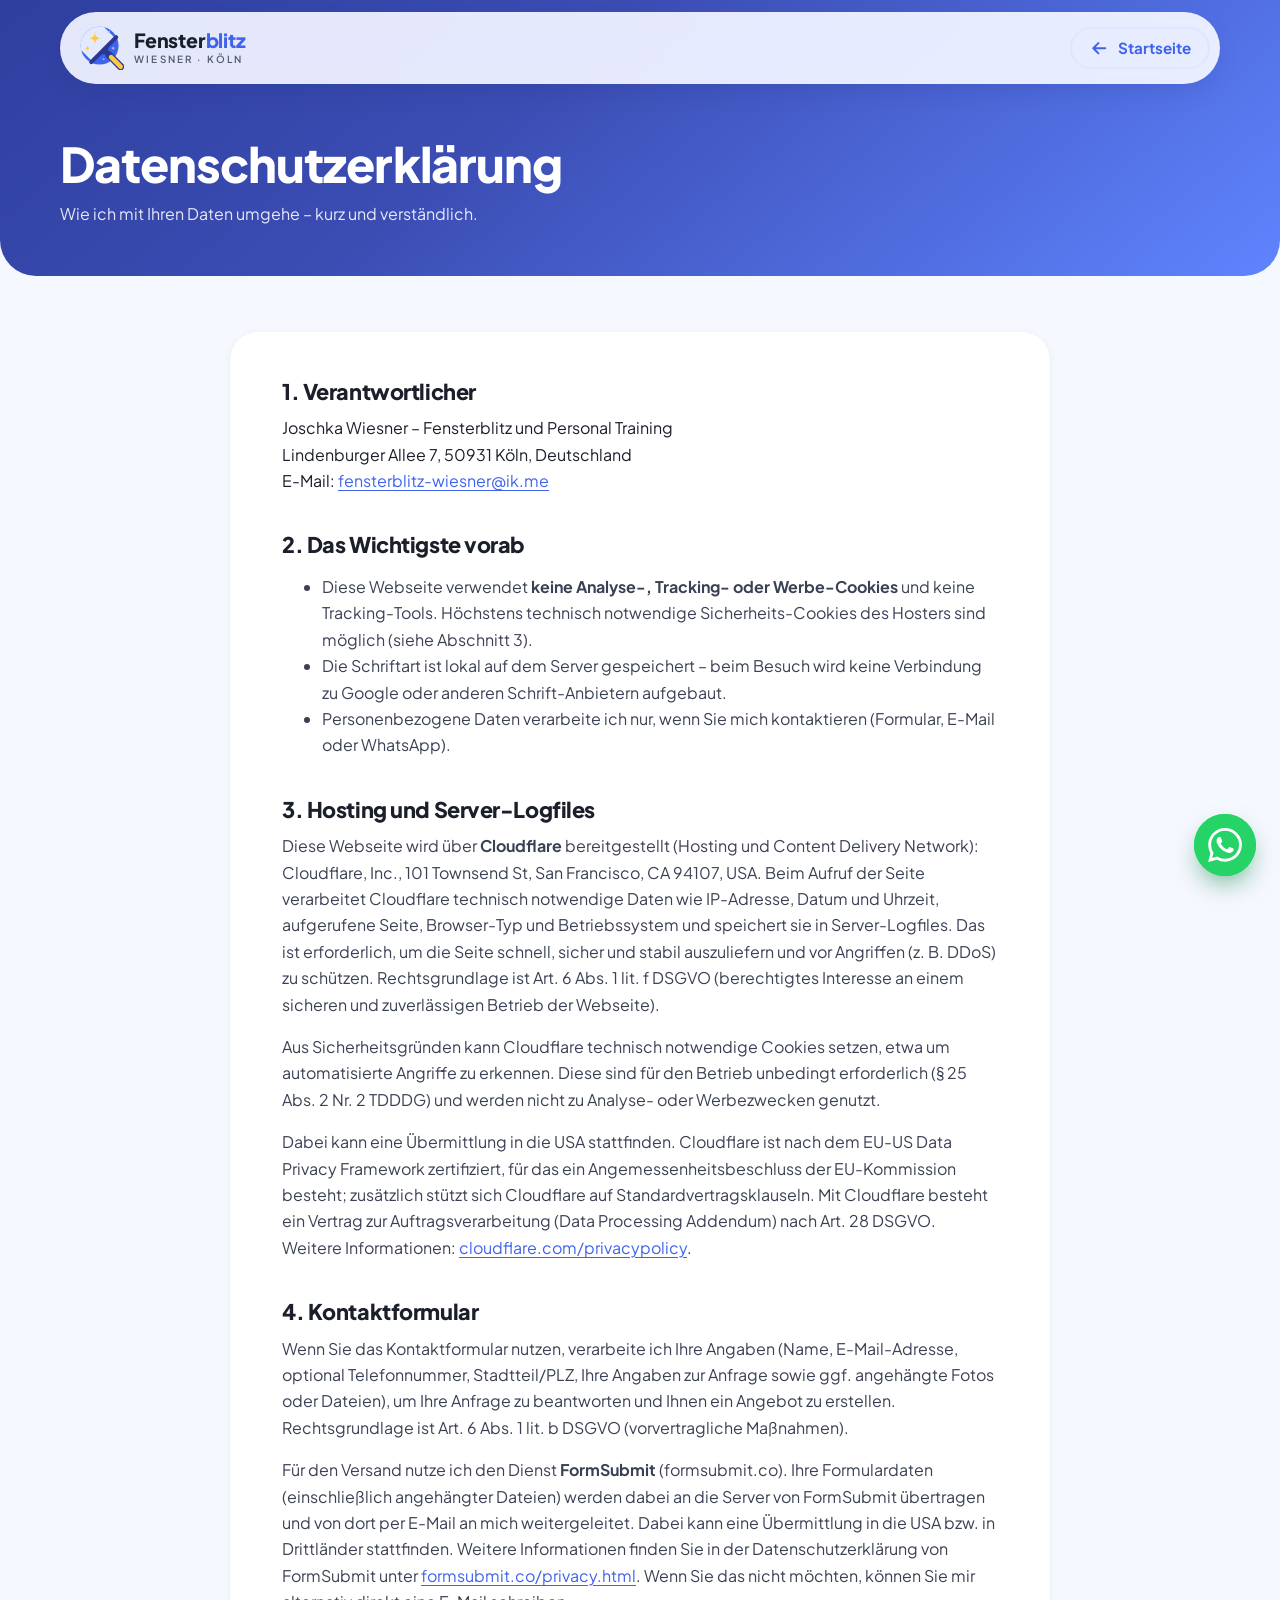
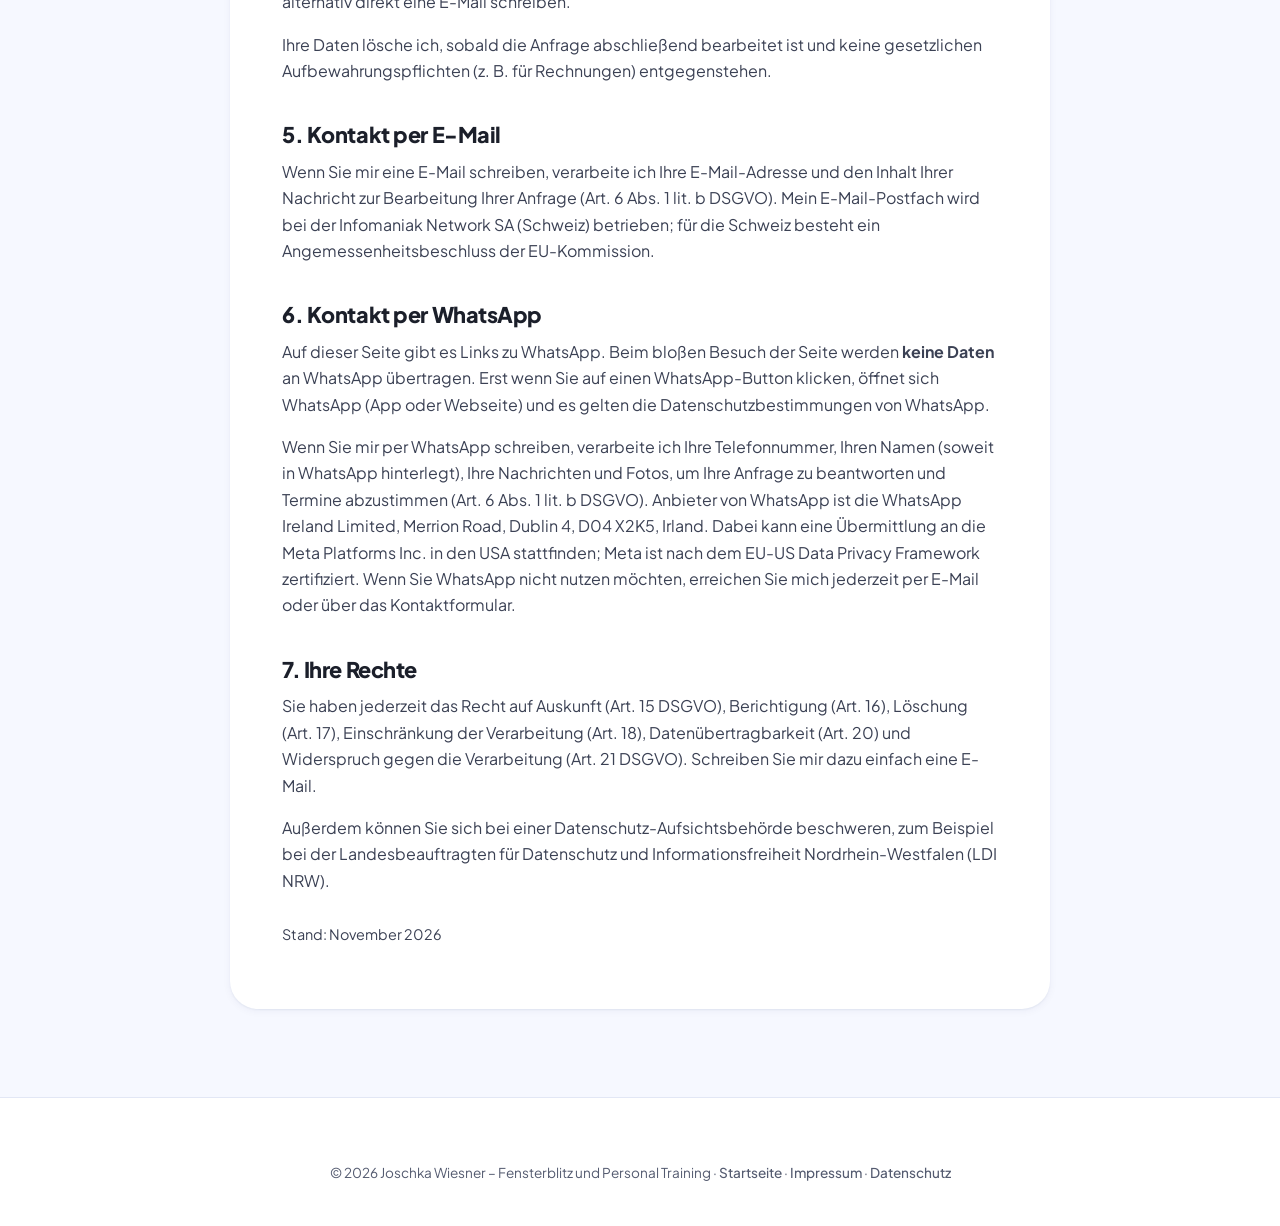
==== datenschutz.html @ 29e3e49c "Website hinzugefuegt" ====
<!doctype html>
<html lang="de">
<head>
  <meta charset="utf-8">
  <meta name="viewport" content="width=device-width, initial-scale=1">
  <title>Datenschutz | Fensterblitz Wiesner</title>
  <meta name="robots" content="noindex, follow">
  <meta name="theme-color" content="#3b4db3">
  <link rel="icon" href="img/favicon.svg" type="image/svg+xml">
  <link rel="preload" href="fonts/plus-jakarta-sans-latin.woff2" as="font" type="font/woff2" crossorigin>
  <link rel="stylesheet" href="css/style.css">
</head>
<body>

<svg width="0" height="0" style="position:absolute" aria-hidden="true" focusable="false">
  <symbol id="i-wa" viewBox="0 0 24 24"><path fill="currentColor" d="M17.472 14.382c-.297-.149-1.758-.867-2.03-.967-.273-.099-.471-.148-.67.15-.197.297-.767.966-.94 1.164-.173.199-.347.223-.644.075-.297-.15-1.255-.463-2.39-1.475-.883-.788-1.48-1.761-1.653-2.059-.173-.297-.018-.458.13-.606.134-.133.298-.347.446-.52.149-.174.198-.298.298-.497.099-.198.05-.371-.025-.52-.075-.149-.669-1.612-.916-2.207-.242-.579-.487-.5-.669-.51-.173-.008-.371-.01-.57-.01-.198 0-.52.074-.792.372-.272.297-1.04 1.016-1.04 2.479 0 1.462 1.065 2.875 1.213 3.074.149.198 2.096 3.2 5.077 4.487.709.306 1.262.489 1.694.625.712.227 1.36.195 1.871.118.571-.085 1.758-.719 2.006-1.413.248-.694.248-1.289.173-1.413-.074-.124-.272-.198-.57-.347m-5.421 7.403h-.004a9.87 9.87 0 0 1-5.031-1.378l-.361-.214-3.741.982.998-3.648-.235-.374a9.86 9.86 0 0 1-1.51-5.26c.001-5.45 4.436-9.884 9.888-9.884 2.64 0 5.122 1.03 6.988 2.898a9.825 9.825 0 0 1 2.893 6.994c-.003 5.45-4.437 9.884-9.885 9.884m8.413-18.297A11.815 11.815 0 0 0 12.05 0C5.495 0 .16 5.335.157 11.892c0 2.096.547 4.142 1.588 5.945L.057 24l6.305-1.654a11.882 11.882 0 0 0 5.683 1.448h.005c6.554 0 11.89-5.335 11.893-11.893a11.821 11.821 0 0 0-3.48-8.413Z"/></symbol>
  <symbol id="i-arrow" viewBox="0 0 24 24" fill="none" stroke="currentColor" stroke-width="2.4" stroke-linecap="round" stroke-linejoin="round"><path d="M5 12h14M13 6l6 6-6 6"/></symbol>
</svg>

<header class="site-header">
  <div class="container">
    <nav class="nav-pill" aria-label="Hauptnavigation">
      <a class="brand" href="index.html" aria-label="Fensterblitz Wiesner – zur Startseite">
        <svg class="brand__icon" viewBox="3 3 65 65" aria-hidden="true">
          <circle cx="32" cy="32" r="28" fill="#3F63EC"/>
          <path d="M55 21 38.85 4.85A28 28 0 0 0 4.85 38.85L21 55Z" fill="#E3EAFF"/>
          <path d="M25 12Q25 21 34 21Q25 21 25 30Q25 21 16 21Q25 21 25 12ZM14 31Q14 36 19 36Q14 36 14 41Q14 36 9 36Q14 36 14 31Z" fill="#FFC83D"/>
          <circle cx="52" cy="36" r="1.8" fill="#9DB4FF"/><circle cx="38" cy="52" r="1.4" fill="#9DB4FF"/><circle cx="46" cy="11" r="1.4" fill="#9DB4FF"/>
          <path d="M56.4 19.6 19.6 56.4" stroke="#2A3890" stroke-width="6" stroke-linecap="round"/>
          <path d="M31.6 44.4 44.4 31.6 45.5 45.5Z" fill="#2A3890"/>
          <path d="M46 46 63 63" stroke="#2A3890" stroke-width="10.5" stroke-linecap="round"/>
          <path d="M49 49 63 63" stroke="#FFC83D" stroke-width="7" stroke-linecap="round"/>
        </svg>
        <span class="brand__text">
          <span class="brand__name">Fenster<span>blitz</span></span>
          <span class="brand__sub">WIESNER · KÖLN</span>
        </span>
      </a>
      <a class="btn btn--outline btn--sm nav-back" href="index.html"><svg aria-hidden="true"><use href="#i-arrow"/></svg> <span class="nav-back__text">Startseite</span></a>
    </nav>
  </div>
</header>

<main id="inhalt">
  <section class="legal-hero">
    <div class="container">
      <h1>Datenschutzerklärung</h1>
      <p>Wie ich mit Ihren Daten umgehe – kurz und verständlich.</p>
    </div>
  </section>

  <section class="legal">
    <div class="container">
      <div class="legal__body">
        <h2>1. Verantwortlicher</h2>
        <address>
          Joschka Wiesner – Fensterblitz und Personal Training<br>
          Lindenburger Allee 7, 50931 Köln, Deutschland<br>
          E-Mail: <a href="mailto:fensterblitz-wiesner@ik.me">fensterblitz-wiesner@ik.me</a>
        </address>

        <h2>2. Das Wichtigste vorab</h2>
        <ul>
          <li>Diese Webseite verwendet <strong>keine Analyse-, Tracking- oder Werbe-Cookies</strong> und keine Tracking-Tools. Höchstens technisch notwendige Sicherheits-Cookies des Hosters sind möglich (siehe Abschnitt 3).</li>
          <li>Die Schriftart ist lokal auf dem Server gespeichert – beim Besuch wird keine Verbindung zu Google oder anderen Schrift-Anbietern aufgebaut.</li>
          <li>Personenbezogene Daten verarbeite ich nur, wenn Sie mich kontaktieren (Formular, E-Mail oder WhatsApp).</li>
        </ul>

        <h2>3. Hosting und Server-Logfiles</h2>
        <p>Diese Webseite wird über <strong>Cloudflare</strong> bereitgestellt (Hosting und Content Delivery Network): Cloudflare, Inc., 101 Townsend St, San Francisco, CA 94107, USA. Beim Aufruf der Seite verarbeitet Cloudflare technisch notwendige Daten wie IP-Adresse, Datum und Uhrzeit, aufgerufene Seite, Browser-Typ und Betriebssystem und speichert sie in Server-Logfiles. Das ist erforderlich, um die Seite schnell, sicher und stabil auszuliefern und vor Angriffen (z.&nbsp;B. DDoS) zu schützen. Rechtsgrundlage ist Art. 6 Abs. 1 lit. f DSGVO (berechtigtes Interesse an einem sicheren und zuverlässigen Betrieb der Webseite).</p>
        <p>Aus Sicherheitsgründen kann Cloudflare technisch notwendige Cookies setzen, etwa um automatisierte Angriffe zu erkennen. Diese sind für den Betrieb unbedingt erforderlich (§ 25 Abs. 2 Nr. 2 TDDDG) und werden nicht zu Analyse- oder Werbezwecken genutzt.</p>
        <p>Dabei kann eine Übermittlung in die USA stattfinden. Cloudflare ist nach dem EU-US Data Privacy Framework zertifiziert, für das ein Angemessenheitsbeschluss der EU-Kommission besteht; zusätzlich stützt sich Cloudflare auf Standardvertragsklauseln. Mit Cloudflare besteht ein Vertrag zur Auftragsverarbeitung (Data Processing Addendum) nach Art. 28 DSGVO. Weitere Informationen: <a href="https://www.cloudflare.com/privacypolicy/" rel="noopener" target="_blank">cloudflare.com/privacypolicy</a>.</p>

        <h2 id="formular">4. Kontaktformular</h2>
        <p>Wenn Sie das Kontaktformular nutzen, verarbeite ich Ihre Angaben (Name, E-Mail-Adresse, optional Telefonnummer, Stadtteil/PLZ, Ihre Angaben zur Anfrage sowie ggf. angehängte Fotos oder Dateien), um Ihre Anfrage zu beantworten und Ihnen ein Angebot zu erstellen. Rechtsgrundlage ist Art. 6 Abs. 1 lit. b DSGVO (vorvertragliche Maßnahmen).</p>
        <p>Für den Versand nutze ich den Dienst <strong>FormSubmit</strong> (formsubmit.co). Ihre Formulardaten (einschließlich angehängter Dateien) werden dabei an die Server von FormSubmit übertragen und von dort per E-Mail an mich weitergeleitet. Dabei kann eine Übermittlung in die USA bzw. in Drittländer stattfinden. Weitere Informationen finden Sie in der Datenschutzerklärung von FormSubmit unter <a href="https://formsubmit.co/privacy.html" rel="noopener" target="_blank">formsubmit.co/privacy.html</a>. Wenn Sie das nicht möchten, können Sie mir alternativ direkt eine E-Mail schreiben.</p>
        <p>Ihre Daten lösche ich, sobald die Anfrage abschließend bearbeitet ist und keine gesetzlichen Aufbewahrungspflichten (z.&nbsp;B. für Rechnungen) entgegenstehen.</p>

        <h2>5. Kontakt per E-Mail</h2>
        <p>Wenn Sie mir eine E-Mail schreiben, verarbeite ich Ihre E-Mail-Adresse und den Inhalt Ihrer Nachricht zur Bearbeitung Ihrer Anfrage (Art. 6 Abs. 1 lit. b DSGVO). Mein E-Mail-Postfach wird bei der Infomaniak Network SA (Schweiz) betrieben; für die Schweiz besteht ein Angemessenheitsbeschluss der EU-Kommission.</p>

        <h2>6. Kontakt per WhatsApp</h2>
        <p>Auf dieser Seite gibt es Links zu WhatsApp. Beim bloßen Besuch der Seite werden <strong>keine Daten</strong> an WhatsApp übertragen. Erst wenn Sie auf einen WhatsApp-Button klicken, öffnet sich WhatsApp (App oder Webseite) und es gelten die Datenschutzbestimmungen von WhatsApp.</p>
        <p>Wenn Sie mir per WhatsApp schreiben, verarbeite ich Ihre Telefonnummer, Ihren Namen (soweit in WhatsApp hinterlegt), Ihre Nachrichten und Fotos, um Ihre Anfrage zu beantworten und Termine abzustimmen (Art. 6 Abs. 1 lit. b DSGVO). Anbieter von WhatsApp ist die WhatsApp Ireland Limited, Merrion Road, Dublin 4, D04 X2K5, Irland. Dabei kann eine Übermittlung an die Meta Platforms Inc. in den USA stattfinden; Meta ist nach dem EU-US Data Privacy Framework zertifiziert. Wenn Sie WhatsApp nicht nutzen möchten, erreichen Sie mich jederzeit per E-Mail oder über das Kontaktformular.</p>

        <h2>7. Ihre Rechte</h2>
        <p>Sie haben jederzeit das Recht auf Auskunft (Art. 15 DSGVO), Berichtigung (Art. 16), Löschung (Art. 17), Einschränkung der Verarbeitung (Art. 18), Datenübertragbarkeit (Art. 20) und Widerspruch gegen die Verarbeitung (Art. 21 DSGVO). Schreiben Sie mir dazu einfach eine E-Mail.</p>
        <p>Außerdem können Sie sich bei einer Datenschutz-Aufsichtsbehörde beschweren, zum Beispiel bei der Landesbeauftragten für Datenschutz und Informationsfreiheit Nordrhein-Westfalen (LDI NRW).</p>

        <p style="margin-top:2em;font-size:.9rem">Stand: November 2026</p>
      </div>
    </div>
  </section>
</main>

<footer class="site-footer">
  <div class="container">
    <p class="footer-bottom" style="margin-top:0;border-top:0;padding-top:0">
      © <span data-year>2026</span> Joschka Wiesner – Fensterblitz und Personal Training ·
      <a href="index.html">Startseite</a> ·
      <a href="impressum.html">Impressum</a> ·
      <a href="datenschutz.html">Datenschutz</a>
    </p>
  </div>
</footer>

<a class="wa-fab" href="index.html#kontakt" data-whatsapp aria-label="Per WhatsApp anfragen">
  <svg aria-hidden="true"><use href="#i-wa"/></svg>
  <span class="wa-fab__label">Per WhatsApp anfragen</span>
</a>

<script src="js/config.js"></script>
<script src="js/main.js"></script>
</body>
</html>
---- css/style.css ----
/* =========================================================
   Fensterblitz Wiesner – Stylesheet
   Aufbau: 1. Schrift & Variablen  2. Basis  3. Bausteine
           4. Abschnitte  5. Rechtsseiten  6. Animationen
   ========================================================= */

/* ---------- 1. Schrift & Variablen ---------- */
@font-face {
  font-family: "Plus Jakarta Sans";
  src: url("../fonts/plus-jakarta-sans-latin.woff2") format("woff2");
  font-weight: 200 800;
  font-style: normal;
  font-display: swap;
}

:root {
  color-scheme: light;

  /* Farben */
  --c-primary: #3f63ec;        /* Buttons, Links (kontrastgeprüft) */
  --c-primary-hover: #2f50d6;
  --c-primary-soft: #5f84ff;   /* Deko, Verläufe */
  --c-indigo: #3b4db3;
  --c-indigo-dark: #2a3890;
  --c-text: #1b1f2a;
  --c-text-soft: #545b70;
  --c-bg: #f6f8ff;
  --c-surface: #ffffff;
  --c-tint: #eef2ff;
  --c-tint-strong: #dfe7ff;
  --c-line: #e2e7f5;
  --c-wa: #0e8243;             /* WhatsApp-Button (lesbarer Kontrast) */
  --c-wa-hover: #0b6c37;
  --c-wa-brand: #25d366;       /* WhatsApp-Markengrün für Icon-Button */
  --c-accent: #ffc83d;
  --c-accent-light: #ffe29a;
  --c-success: #0e8243;
  --c-error: #c62f3c;

  /* Form */
  --radius-xl: 36px;
  --radius-lg: 28px;
  --radius: 20px;
  --radius-sm: 12px;
  --shadow-sm: 0 1px 2px rgba(20, 32, 94, .06), 0 2px 8px rgba(20, 32, 94, .05);
  --shadow: 0 10px 30px -12px rgba(20, 32, 94, .22);
  --shadow-lg: 0 24px 60px -20px rgba(20, 32, 94, .35);

  /* Layout */
  --container: 1160px;
  --gutter: 16px;
  --header-h: 72px;

  --font: "Plus Jakarta Sans", "Segoe UI", system-ui, -apple-system, Roboto, Arial, sans-serif;
}

@media (min-width: 640px) {
  :root { --gutter: 24px; }
}

/* ---------- 2. Basis ---------- */
*, *::before, *::after { box-sizing: border-box; }

html {
  -webkit-text-size-adjust: 100%;
  scroll-behavior: smooth;
}

body {
  margin: 0;
  font-family: var(--font);
  font-size: 1rem;
  line-height: 1.65;
  color: var(--c-text);
  background: var(--c-bg);
  overflow-x: hidden;
  -webkit-font-smoothing: antialiased;
}

img, svg { display: block; max-width: 100%; }

h1, h2, h3, h4 {
  margin: 0 0 .5em;
  line-height: 1.15;
  font-weight: 800;
  letter-spacing: -0.02em;
  color: var(--c-text);
}

h2 { font-size: clamp(1.85rem, 3.2vw + 1rem, 2.75rem); }
h3 { font-size: 1.15rem; letter-spacing: -0.01em; }

p { margin: 0 0 1em; }

a {
  color: var(--c-primary);
  text-underline-offset: 3px;
}
a:hover { color: var(--c-primary-hover); }

:focus-visible {
  outline: 3px solid var(--c-primary-soft);
  outline-offset: 3px;
  border-radius: 6px;
}

.container {
  width: 100%;
  max-width: calc(var(--container) + 2 * var(--gutter));
  margin-inline: auto;
  padding-inline: var(--gutter);
}

.sr-only {
  position: absolute !important;
  width: 1px; height: 1px;
  padding: 0; margin: -1px;
  overflow: hidden; clip: rect(0 0 0 0);
  white-space: nowrap; border: 0;
}

.skip-link {
  position: absolute;
  left: 16px; top: -60px;
  z-index: 100;
  padding: 10px 16px;
  background: var(--c-text);
  color: #fff;
  border-radius: var(--radius-sm);
  font-weight: 700;
  text-decoration: none;
}
.skip-link:focus { top: 16px; color: #fff; }

section[id] { scroll-margin-top: calc(var(--header-h) + 24px); }

/* ---------- 3. Bausteine ---------- */

/* Buttons */
.btn {
  display: inline-flex;
  align-items: center;
  justify-content: center;
  gap: .6em;
  min-height: 48px;
  padding: .8em 1.5em;
  border: 2px solid transparent;
  border-radius: 999px;
  font: inherit;
  font-weight: 700;
  font-size: 1rem;
  line-height: 1.2;
  text-decoration: none;
  cursor: pointer;
  transition: background-color .2s, color .2s, border-color .2s, box-shadow .2s, transform .2s;
}
.btn:hover { transform: translateY(-2px); }
.btn:active { transform: translateY(0); }
.btn svg { width: 1.35em; height: 1.35em; flex: none; }

.btn--primary { background: var(--c-primary); color: #fff; box-shadow: 0 10px 24px -10px rgba(63, 99, 236, .7); }
.btn--primary:hover { background: var(--c-primary-hover); color: #fff; }

.btn--wa { background: var(--c-wa); color: #fff; box-shadow: 0 10px 24px -10px rgba(14, 130, 67, .75); }
.btn--wa:hover { background: var(--c-wa-hover); color: #fff; box-shadow: 0 0 0 4px rgba(37, 211, 102, .3), 0 10px 24px -10px rgba(14, 130, 67, .75); }

.btn--outline-light { background: rgba(255, 255, 255, .08); color: #fff; border-color: rgba(255, 255, 255, .55); }
.btn--outline-light:hover { background: #fff; color: var(--c-indigo); border-color: #fff; }

.btn--outline { background: transparent; color: var(--c-primary); border-color: var(--c-tint-strong); }
.btn--outline:hover { background: var(--c-tint); color: var(--c-primary-hover); border-color: var(--c-primary-soft); }

.btn--lg { min-height: 58px; padding: .95em 1.8em; font-size: 1.1rem; }
.btn--block { width: 100%; }
.btn--sm { min-height: 42px; padding: .55em 1.1em; font-size: .95rem; }

/* Abschnitts-Überschriften */
.eyebrow {
  display: inline-flex;
  align-items: center;
  gap: .5em;
  margin-bottom: 14px;
  padding: 6px 14px;
  border-radius: 999px;
  background: var(--c-tint);
  color: var(--c-indigo);
  font-size: .82rem;
  font-weight: 700;
  letter-spacing: .06em;
  text-transform: uppercase;
}
.eyebrow svg { width: 14px; height: 14px; }

.section-head { max-width: 640px; margin-bottom: 40px; }
.section-head--center { margin-inline: auto; text-align: center; }
.section-head p { color: var(--c-text-soft); font-size: 1.075rem; }

.hl { color: var(--c-primary-soft); }

/* Karten */
.card {
  background: var(--c-surface);
  border: 1px solid var(--c-line);
  border-radius: var(--radius);
  padding: 26px 24px;
  box-shadow: var(--shadow-sm);
  transition: transform .25s, box-shadow .25s, border-color .25s;
}
.card:hover { transform: translateY(-4px); box-shadow: var(--shadow); border-color: var(--c-tint-strong); }
.card h3 { margin-bottom: .35em; }
.card p { margin: 0; color: var(--c-text-soft); font-size: .97rem; }

.icon-tile {
  display: grid;
  place-items: center;
  width: 48px; height: 48px;
  margin-bottom: 18px;
  border-radius: 14px;
  background: var(--c-tint);
  color: var(--c-primary);
}
.icon-tile svg { width: 24px; height: 24px; }

/* Häkchen-Liste */
.check-list { list-style: none; margin: 0; padding: 0; display: grid; gap: 12px; }
.check-list li { position: relative; padding-left: 34px; }
.check-list li::before {
  content: "";
  position: absolute; left: 0; top: .15em;
  width: 22px; height: 22px;
  border-radius: 50%;
  background: var(--c-tint) url("data:image/svg+xml,%3Csvg xmlns='http://www.w3.org/2000/svg' viewBox='0 0 24 24' fill='none' stroke='%233f63ec' stroke-width='3' stroke-linecap='round' stroke-linejoin='round'%3E%3Cpath d='M6 12.5l4 4 8-9'/%3E%3C/svg%3E") center / 14px no-repeat;
}

/* ---------- 4. Abschnitte ---------- */

/* Header / Navigation */
.site-header {
  position: fixed;
  inset: 12px 0 auto;
  z-index: 50;
  pointer-events: none;
}
.nav-pill {
  position: relative;
  display: flex;
  align-items: center;
  justify-content: space-between;
  gap: 16px;
  min-height: var(--header-h);
  padding: 10px 10px 10px 20px;
  background: rgba(255, 255, 255, .96);
  border-radius: 999px;
  box-shadow: var(--shadow);
  pointer-events: auto;
  transition: box-shadow .3s;
}
@supports (backdrop-filter: blur(8px)) {
  .nav-pill { background: rgba(255, 255, 255, .88); backdrop-filter: saturate(1.6) blur(12px); }
}
.site-header.is-scrolled .nav-pill { box-shadow: var(--shadow-lg); }

.brand {
  display: inline-flex;
  align-items: center;
  gap: 10px;
  color: var(--c-text);
  text-decoration: none;
  flex: none;
}
.brand:hover { color: var(--c-text); }
.brand__icon { width: 44px; height: 44px; flex: none; }
.brand__text { display: flex; flex-direction: column; line-height: 1; }
.brand__name { font-size: 1.22rem; font-weight: 800; letter-spacing: -.01em; color: var(--c-text); }
.brand__name span { color: var(--c-primary); }
.brand__sub {
  margin-top: 5px;
  font-size: .62rem;
  font-weight: 600;
  letter-spacing: .22em;
  color: var(--c-text-soft);
  white-space: nowrap;
}
.site-footer .brand, .site-footer .brand:hover { text-decoration: none; }

.nav-links { display: none; }
.nav-cta { display: none; }

.nav-toggle {
  display: inline-grid;
  place-items: center;
  width: 48px; height: 48px;
  border: 0;
  border-radius: 50%;
  background: var(--c-tint);
  color: var(--c-text);
  cursor: pointer;
}
.nav-toggle svg { width: 24px; height: 24px; }
.nav-toggle .icon-close { display: none; }
.nav-toggle[aria-expanded="true"] .icon-open { display: none; }
.nav-toggle[aria-expanded="true"] .icon-close { display: block; }

.mobile-menu {
  position: absolute;
  top: calc(100% + 10px);
  left: 0; right: 0;
  padding: 14px;
  background: #fff;
  border-radius: var(--radius-lg);
  box-shadow: var(--shadow-lg);
  pointer-events: auto;
}
.mobile-menu[hidden] { display: none; }
.mobile-menu ul { list-style: none; margin: 0 0 12px; padding: 0; }
.mobile-menu a:not(.btn) {
  display: block;
  padding: 12px 14px;
  border-radius: var(--radius-sm);
  color: var(--c-text);
  font-weight: 600;
  text-decoration: none;
}
.mobile-menu a:not(.btn):hover { background: var(--c-tint); }

@media (min-width: 1000px) {
  .nav-toggle, .mobile-menu { display: none !important; }
  .nav-links {
    display: flex;
    gap: 4px;
    list-style: none;
    margin: 0; padding: 0;
  }
  .nav-links a {
    display: block;
    padding: 8px 14px;
    border-radius: 999px;
    color: var(--c-text);
    font-weight: 600;
    font-size: .96rem;
    text-decoration: none;
    transition: background-color .2s, color .2s;
  }
  .nav-links a:hover, .nav-links a.is-active { background: var(--c-tint); color: var(--c-primary); }
  .nav-cta { display: inline-flex; }
}

/* Hero */
.hero {
  position: relative;
  overflow: hidden;
  padding: calc(var(--header-h) + 56px) 0 64px;
  color: #fff;
  background:
    radial-gradient(1200px 600px at 85% -10%, rgba(143, 168, 255, .55), transparent 60%),
    radial-gradient(900px 500px at -10% 110%, rgba(42, 56, 144, .8), transparent 60%),
    linear-gradient(140deg, #2f3fa0 0%, #3b4db3 35%, #5f84ff 100%);
  border-radius: 0 0 var(--radius-xl) var(--radius-xl);
}
.hero::before {
  /* zarte Fensterkreuz-Textur im Hintergrund */
  content: "";
  position: absolute; inset: 0;
  background-image:
    linear-gradient(rgba(255, 255, 255, .06) 1px, transparent 1px),
    linear-gradient(90deg, rgba(255, 255, 255, .06) 1px, transparent 1px);
  background-size: 64px 64px;
  -webkit-mask-image: radial-gradient(ellipse at 70% 40%, #000 10%, transparent 70%);
          mask-image: radial-gradient(ellipse at 70% 40%, #000 10%, transparent 70%);
  pointer-events: none;
}
.hero__grid { position: relative; display: grid; gap: 40px; align-items: center; }

.hero__eyebrow {
  display: inline-flex;
  align-items: center;
  gap: 8px;
  margin-bottom: 22px;
  padding: 7px 16px 7px 10px;
  border: 1px solid rgba(255, 255, 255, .28);
  border-radius: 999px;
  background: rgba(255, 255, 255, .12);
  font-size: .88rem;
  font-weight: 600;
}
.hero__eyebrow svg { width: 20px; height: 20px; color: var(--c-accent); }

.hero h1 {
  margin-bottom: 20px;
  color: #fff;
  font-size: clamp(2.3rem, 4.6vw + 1rem, 4.1rem);
  line-height: 1.06;
  letter-spacing: -0.03em;
}
.hero h1 .hl { color: var(--c-accent-light); display: block; }

.hero__lead {
  max-width: 34em;
  margin-bottom: 30px;
  font-size: clamp(1.05rem, .4vw + 1rem, 1.2rem);
  color: rgba(255, 255, 255, .9);
}
.hero__actions { display: flex; flex-wrap: wrap; gap: 12px; margin-bottom: 30px; }
@media (max-width: 519px) {
  .hero__actions .btn { width: 100%; padding-inline: 1.1em; }
}

.trust-list {
  display: flex;
  flex-wrap: wrap;
  gap: 10px 22px;
  margin: 0; padding: 0;
  list-style: none;
  font-weight: 600;
  font-size: .95rem;
}
.trust-list li { display: inline-flex; align-items: center; gap: 8px; }
.trust-list svg { width: 20px; height: 20px; color: var(--c-accent); flex: none; }

.hero__visual { position: relative; max-width: 420px; margin-inline: auto; width: 100%; }
.hero__visual img { width: 100%; height: auto; }
.hero__badge {
  position: absolute;
  display: inline-flex;
  align-items: center;
  gap: 10px;
  padding: 10px 16px 10px 10px;
  border-radius: 999px;
  background: #fff;
  color: var(--c-text);
  font-weight: 700;
  font-size: .92rem;
  box-shadow: var(--shadow-lg);
  white-space: nowrap;
}
.hero__badge-icon {
  display: grid; place-items: center;
  width: 32px; height: 32px;
  border-radius: 50%;
  background: var(--c-tint);
  color: var(--c-primary);
}
.hero__badge-icon svg { width: 18px; height: 18px; }
.hero__badge--a { left: -6px; bottom: 16%; }
.hero__badge--b { right: -6px; top: 10%; }
.hero__badge--b .hero__badge-icon { background: #fff4d6; color: #b07b00; }

@media (min-width: 960px) {
  .hero { padding: calc(var(--header-h) + 80px) 0 100px; border-radius: 0 0 56px 56px; }
  .hero__grid { grid-template-columns: 1.1fr .9fr; gap: 56px; }
  .hero__visual { max-width: 470px; }
  .hero__badge--a { left: -30px; }
  .hero__badge--b { right: -18px; }
}

/* Allgemeine Abschnitte */
.section { padding: 80px 0; }
@media (min-width: 960px) { .section { padding: 112px 0; } }

/* Leistung */
.service-grid { display: grid; gap: 16px; }
@media (min-width: 620px) { .service-grid { grid-template-columns: repeat(2, 1fr); } }
@media (min-width: 1000px) { .service-grid { grid-template-columns: repeat(4, 1fr); gap: 20px; } }

.service-note {
  display: flex;
  flex-wrap: wrap;
  align-items: center;
  justify-content: space-between;
  gap: 16px 24px;
  margin-top: 24px;
  padding: 22px 24px;
  border-radius: var(--radius);
  background: var(--c-tint);
}
.service-note p { margin: 0; max-width: 46em; color: var(--c-text); font-weight: 500; }
.service-note strong { color: var(--c-indigo); }

/* Ablauf */
.steps-wrap {
  display: grid;
  gap: 40px;
  padding: 40px 22px;
  border-radius: var(--radius-lg);
  background: var(--c-surface);
  box-shadow: var(--shadow);
}
.steps-intro p { color: var(--c-text-soft); }
.steps-intro .btn-row { display: flex; flex-direction: column; align-items: flex-start; gap: 12px; margin-top: 26px; }

.steps { position: relative; list-style: none; margin: 0; padding: 0; display: grid; gap: 22px; }
.steps::before {
  content: "";
  position: absolute;
  left: 22px; top: 30px; bottom: 30px;
  border-left: 2px dashed var(--c-tint-strong);
}
.step {
  --step-bg: linear-gradient(135deg, var(--c-indigo) 0%, #4a60d4 100%);
  position: relative;
  isolation: isolate;
  margin-left: 12px;
  padding: 22px 22px 22px 52px;
  border-radius: var(--radius);
  background: var(--step-bg);
  color: #fff;
  box-shadow: 0 16px 32px -18px rgba(42, 56, 144, .8);
}
.step:nth-child(2) { --step-bg: linear-gradient(135deg, #4157c4 0%, #5a76e8 100%); }
.step:nth-child(3) { --step-bg: linear-gradient(135deg, #4b66d8 0%, var(--c-primary-soft) 100%); }
.step h3 { color: #fff; margin-bottom: .3em; }
.step p { margin: 0; color: rgba(255, 255, 255, .9); font-size: .97rem; }
.step__num {
  position: absolute;
  left: -12px; top: 20px;
  display: grid; place-items: center;
  width: 46px; height: 46px;
  border-radius: 14px;
  background: #fff;
  color: var(--c-indigo);
  font-weight: 800;
  font-size: 1.05rem;
  box-shadow: var(--shadow);
}

@media (min-width: 900px) {
  .steps-wrap { grid-template-columns: .85fr 1.15fr; align-items: center; gap: 56px; padding: 56px; }
  .steps-intro .btn-row { flex-direction: row; flex-wrap: wrap; }
  /* Pfeilform nur auf dem Hintergrund (::before), damit die Nummer nicht abgeschnitten wird */
  .step {
    margin-left: 24px;
    padding: 26px 64px 26px 60px;
    background: transparent;
    box-shadow: none;
    filter: drop-shadow(0 14px 16px rgba(42, 56, 144, .28));
  }
  .step::before {
    content: "";
    position: absolute; inset: 0;
    z-index: -1;
    border-radius: var(--radius) 0 0 var(--radius);
    background: var(--step-bg);
    clip-path: polygon(0 0, calc(100% - 26px) 0, 100% 50%, calc(100% - 26px) 100%, 0 100%);
  }
  .step__num { left: -24px; }
  .steps::before { left: 0; }
  .step:nth-child(2) { margin-left: 48px; }
  .step:nth-child(3) { margin-left: 72px; }
}

/* Einsatzgebiet */
.area-grid { display: grid; gap: 32px; align-items: center; }
@media (min-width: 900px) { .area-grid { grid-template-columns: 1fr 1fr; gap: 64px; } }

.area-map {
  position: relative;
  padding: 18px;
  border-radius: var(--radius-lg);
  background: var(--c-surface);
  box-shadow: var(--shadow);
}
.area-map svg { width: 100%; height: auto; border-radius: var(--radius); }
.area-map figcaption { margin-top: 10px; text-align: center; font-size: .82rem; color: var(--c-text-soft); }
.map-label { font-family: var(--font); font-size: 13px; font-weight: 700; fill: var(--c-text); }
.map-label--muted { font-weight: 600; fill: #8a91a6; letter-spacing: .08em; font-size: 11px; text-transform: uppercase; }
.map-label--home { font-size: 15px; font-weight: 800; fill: var(--c-indigo); }
.map-label--river { font-size: 12px; font-weight: 700; fill: var(--c-primary-soft); font-style: italic; letter-spacing: .1em; }
.map-pulse { transform-box: fill-box; transform-origin: center; animation: pulse 2.4s ease-out infinite; }

.chips { display: flex; flex-wrap: wrap; gap: 10px; margin: 26px 0 22px; padding: 0; list-style: none; }
.chip {
  display: inline-flex;
  align-items: center;
  gap: 8px;
  padding: 9px 16px;
  border-radius: 999px;
  background: var(--c-surface);
  border: 1px solid var(--c-line);
  font-weight: 600;
  font-size: .95rem;
  box-shadow: var(--shadow-sm);
}
.chip--home { background: var(--c-indigo); border-color: var(--c-indigo); color: #fff; }
.chip--home svg { width: 16px; height: 16px; color: var(--c-accent); }
.chip small { font-weight: 500; opacity: .85; }
.area-more { color: var(--c-text-soft); font-size: .95rem; }

/* Über mich */
.about-card {
  display: grid;
  gap: 32px;
  padding: 32px 22px;
  border-radius: var(--radius-lg);
  background: var(--c-surface);
  box-shadow: var(--shadow);
}
.about-photo {
  position: relative;
  width: 220px; height: 220px;
  margin-inline: auto;
  border-radius: 50%;
  background: linear-gradient(140deg, var(--c-indigo), var(--c-primary-soft));
  display: grid; place-items: center;
  box-shadow: 0 0 0 10px var(--c-tint), var(--shadow-lg);
}
.about-photo img { width: 100%; height: 100%; object-fit: cover; border-radius: 50%; }
.about-photo svg { width: 46%; height: auto; }
.about-photo__tag {
  position: absolute;
  bottom: -24px; left: 50%;
  transform: translateX(-50%);
  padding: 6px 14px;
  border-radius: 999px;
  background: var(--c-accent);
  color: var(--c-text);
  font-weight: 800;
  font-size: .82rem;
  white-space: nowrap;
  box-shadow: var(--shadow);
}
.about-text p { color: var(--c-text-soft); font-size: 1.05rem; }
.about-text .check-list { margin-top: 22px; font-weight: 600; }
.about-sign { margin-top: 24px; font-weight: 700; color: var(--c-indigo); }

@media (min-width: 800px) {
  .about-card { grid-template-columns: 280px 1fr; align-items: center; gap: 56px; padding: 56px; }
  .about-photo { width: 270px; height: 270px; }
}

/* FAQ */
.faq-list { max-width: 820px; margin-inline: auto; display: grid; gap: 12px; }
.faq {
  border-radius: var(--radius);
  background: var(--c-surface);
  border: 1px solid var(--c-line);
  box-shadow: var(--shadow-sm);
  transition: border-color .2s, box-shadow .2s;
}
.faq[open] { border-color: var(--c-tint-strong); box-shadow: var(--shadow); }
.faq summary {
  display: flex;
  align-items: center;
  justify-content: space-between;
  gap: 16px;
  padding: 20px 22px;
  font-weight: 700;
  font-size: 1.04rem;
  cursor: pointer;
  list-style: none;
}
.faq summary::-webkit-details-marker { display: none; }
.faq summary::after {
  content: "";
  flex: none;
  width: 32px; height: 32px;
  border-radius: 50%;
  background: var(--c-tint) url("data:image/svg+xml,%3Csvg xmlns='http://www.w3.org/2000/svg' viewBox='0 0 24 24' fill='none' stroke='%233f63ec' stroke-width='2.5' stroke-linecap='round'%3E%3Cpath d='M12 6v12M6 12h12'/%3E%3C/svg%3E") center / 16px no-repeat;
  transition: transform .25s;
}
.faq[open] summary::after { transform: rotate(45deg); }
.faq__body { padding: 0 22px 20px; color: var(--c-text-soft); }
.faq__body p:last-child { margin-bottom: 0; }

/* Kontakt */
.contact {
  background:
    radial-gradient(800px 400px at 0% 0%, rgba(95, 132, 255, .14), transparent 60%),
    radial-gradient(800px 400px at 100% 100%, rgba(95, 132, 255, .14), transparent 60%),
    var(--c-tint);
}
.contact-grid { display: grid; gap: 20px; align-items: start; }
@media (min-width: 960px) { .contact-grid { grid-template-columns: .9fr 1.1fr; gap: 28px; } }

.contact-card {
  padding: 32px 22px;
  border-radius: var(--radius-lg);
  background: var(--c-surface);
  box-shadow: var(--shadow);
}
@media (min-width: 640px) { .contact-card { padding: 40px; } }

.contact-card h3 { font-size: 1.45rem; }
.contact-card--wa { text-align: center; }
.wa-icon-big {
  display: grid; place-items: center;
  width: 84px; height: 84px;
  margin: 0 auto 20px;
  border-radius: 50%;
  background: #e3f8ea;
  color: var(--c-wa);
}
.wa-icon-big svg { width: 46px; height: 46px; }
.contact-card--wa p { color: var(--c-text-soft); }
.contact-card--wa .btn { margin-top: 8px; }
.contact-tip {
  margin: 22px 0 0;
  padding: 14px 16px;
  border-radius: var(--radius-sm);
  background: var(--c-tint);
  color: var(--c-text) !important;
  font-size: .93rem;
  text-align: left;
}
.contact-alt {
  margin-top: 26px;
  padding-top: 22px;
  border-top: 1px solid var(--c-line);
  font-size: .95rem;
  color: var(--c-text-soft);
}
.contact-alt a { font-weight: 700; word-break: break-all; }

/* Formular */
.form-grid { display: grid; gap: 16px; }
@media (min-width: 640px) {
  .form-grid { grid-template-columns: 1fr 1fr; }
  .form-grid .full { grid-column: 1 / -1; }
}
.field label, .field .label {
  display: block;
  margin-bottom: 6px;
  font-size: .9rem;
  font-weight: 700;
}
.field .req { color: var(--c-primary); }
.field input, .field select, .field textarea {
  width: 100%;
  min-height: 50px;
  padding: 12px 14px;
  border: 1.5px solid var(--c-line);
  border-radius: var(--radius-sm);
  background: #f8f9fe;
  color: var(--c-text);
  font: inherit;
  font-size: 1rem;
  transition: border-color .2s, box-shadow .2s, background-color .2s;
}
.field textarea { min-height: 120px; resize: vertical; }
.field select {
  appearance: none;
  padding-right: 42px;
  background-image: url("data:image/svg+xml,%3Csvg xmlns='http://www.w3.org/2000/svg' viewBox='0 0 24 24' fill='none' stroke='%23545b70' stroke-width='2.5' stroke-linecap='round' stroke-linejoin='round'%3E%3Cpath d='M6 9l6 6 6-6'/%3E%3C/svg%3E");
  background-repeat: no-repeat;
  background-position: right 14px center;
  background-size: 18px;
}
.field input:focus, .field select:focus, .field textarea:focus {
  outline: none;
  border-color: var(--c-primary-soft);
  background-color: #fff;
  box-shadow: 0 0 0 4px rgba(95, 132, 255, .2);
}
.field input:user-invalid, .field textarea:user-invalid { border-color: var(--c-error); }
.field-hint { margin-top: 6px; font-size: .82rem; color: var(--c-text-soft); }

.field label.consent { display: flex; gap: 12px; align-items: flex-start; margin: 0; font-size: .92rem; font-weight: 500; color: var(--c-text-soft); cursor: pointer; }
.consent input { flex: none; width: 20px; height: 20px; margin-top: 2px; accent-color: var(--c-primary); }

/* Anhänge */
.contact-grid > *, .form-grid > * { min-width: 0; } /* lange Dateinamen dürfen das Layout nicht sprengen */
.attach { position: relative; }
.attach__input { position: absolute; top: 0; left: 0; width: 1px; height: 1px; opacity: 0; pointer-events: none; }
.attach__btn { cursor: pointer; }
.attach__input:focus-visible + .attach__btn { box-shadow: 0 0 0 4px rgba(95, 132, 255, .35); }
.attach__list { list-style: none; margin: 12px 0 0; padding: 0; display: grid; grid-template-columns: minmax(0, 1fr); gap: 8px; }
.attach__list[hidden] { display: none; }
.attach__list li {
  display: flex; align-items: center; gap: 10px;
  padding: 6px 6px 6px 14px;
  border: 1.5px solid var(--c-line);
  border-radius: var(--radius-sm);
  background: #f8f9fe;
  font-size: .92rem;
}
.attach__name { flex: 1; min-width: 0; overflow: hidden; text-overflow: ellipsis; white-space: nowrap; font-weight: 600; }
.attach__size { flex: none; color: var(--c-text-soft); font-size: .85rem; }
.attach__remove {
  flex: none; display: grid; place-items: center;
  width: 36px; height: 36px;
  border: 0; border-radius: 50%;
  background: transparent; color: var(--c-text-soft);
  cursor: pointer;
}
.attach__remove:hover { background: var(--c-tint-strong); color: var(--c-error); }
.attach__remove svg { width: 16px; height: 16px; }

.hp-field { position: absolute !important; left: -9999px !important; width: 1px; height: 1px; overflow: hidden; }

.form-legal { margin: 14px 0 0; font-size: .82rem; color: var(--c-text-soft); }

.form-status { display: none; margin-top: 16px; padding: 14px 16px; border-radius: var(--radius-sm); font-weight: 600; font-size: .95rem; }
.form-status.is-visible { display: block; }
.form-status.is-success { background: #e3f8ea; color: #0b5e31; }
.form-status.is-error { background: #fdecee; color: #9b1f2b; }
.form-status.is-loading { background: var(--c-tint); color: var(--c-indigo); }

.btn[disabled] { opacity: .65; cursor: progress; transform: none; }

/* Footer */
.site-footer { padding: 64px 0 28px; background: var(--c-surface); border-top: 1px solid var(--c-line); }
.footer-grid { display: grid; gap: 32px; }
@media (min-width: 760px) { .footer-grid { grid-template-columns: 1.4fr 1fr 1fr; } }
.site-footer h2 { font-size: .95rem; letter-spacing: 0; margin-bottom: 14px; }
.site-footer ul { list-style: none; margin: 0; padding: 0; display: grid; gap: 10px; }
.site-footer a { color: var(--c-text-soft); text-decoration: none; font-weight: 500; }
.site-footer a:hover { color: var(--c-primary); text-decoration: underline; }
.footer-claim { margin-top: 16px; max-width: 28em; color: var(--c-text-soft); font-size: .95rem; }
.footer-contact a { display: inline-flex; align-items: center; gap: 10px; word-break: break-all; }
.footer-contact svg { width: 18px; height: 18px; flex: none; color: var(--c-primary); }
.footer-bottom {
  margin-top: 44px;
  padding-top: 22px;
  border-top: 1px solid var(--c-line);
  text-align: center;
  font-size: .85rem;
  color: var(--c-text-soft);
}

/* Schwebender WhatsApp-Button */
.wa-fab {
  position: fixed;
  right: 18px; bottom: 18px;
  z-index: 60;
  display: grid; place-items: center;
  width: 62px; height: 62px;
  border-radius: 50%;
  background: var(--c-wa-brand);
  color: #fff;
  box-shadow: 0 12px 28px -8px rgba(14, 130, 67, .7);
  transition: transform .2s;
}
.wa-fab:hover { color: #fff; transform: scale(1.07); }
.wa-fab svg { width: 34px; height: 34px; position: relative; }
.wa-fab::before {
  content: "";
  position: absolute; inset: 0;
  border-radius: 50%;
  background: var(--c-wa-brand);
  animation: pulse 2.4s ease-out infinite;
}
.wa-fab__label {
  position: absolute;
  right: calc(100% + 12px);
  padding: 8px 14px;
  border-radius: 999px;
  background: var(--c-text);
  color: #fff;
  font-size: .88rem;
  font-weight: 600;
  white-space: nowrap;
  opacity: 0;
  transform: translateX(6px);
  transition: opacity .2s, transform .2s;
  pointer-events: none;
}
.wa-fab:hover .wa-fab__label, .wa-fab:focus-visible .wa-fab__label { opacity: 1; transform: none; }
@media (min-width: 640px) { .wa-fab { right: 24px; bottom: 24px; } }

/* ---------- 5. Rechtsseiten ---------- */
.nav-back { display: inline-flex; flex: none; }
.nav-back svg { transform: rotate(180deg); }
@media (max-width: 439px) {
  .nav-back { width: 46px; height: 46px; min-height: 0; padding: 0; }
  .nav-back__text { position: absolute; width: 1px; height: 1px; overflow: hidden; clip: rect(0 0 0 0); white-space: nowrap; }
}
.legal-hero {
  padding: calc(var(--header-h) + 64px) 0 48px;
  color: #fff;
  background: linear-gradient(140deg, #2f3fa0 0%, #3b4db3 40%, #5f84ff 100%);
  border-radius: 0 0 var(--radius-xl) var(--radius-xl);
}
.legal-hero h1 { color: #fff; font-size: clamp(2rem, 3vw + 1rem, 3rem); margin: 0; }
.legal-hero p { margin: 10px 0 0; color: rgba(255, 255, 255, .88); }
.legal { padding: 56px 0 88px; }
.legal__body {
  max-width: 820px;
  margin-inline: auto;
  padding: 32px 22px;
  border-radius: var(--radius-lg);
  background: var(--c-surface);
  box-shadow: var(--shadow-sm);
}
@media (min-width: 640px) { .legal__body { padding: 48px 52px; } }
.legal__body h2 { font-size: 1.35rem; margin-top: 1.8em; }
.legal__body h2:first-child { margin-top: 0; }
.legal__body h3 { font-size: 1.05rem; margin-top: 1.4em; }
.legal__body p, .legal__body li { color: #3b4154; }
.legal__body address { font-style: normal; margin-bottom: 1em; }
.placeholder { background: #fff4d6; padding: 0 4px; border-radius: 4px; font-weight: 600; }
.notice {
  margin-bottom: 28px;
  padding: 14px 16px;
  border-radius: var(--radius-sm);
  background: #fff4d6;
  font-size: .92rem;
}

/* ---------- 6. Animationen ---------- */
@keyframes pulse {
  0% { transform: scale(1); opacity: .55; }
  80%, 100% { transform: scale(1.6); opacity: 0; }
}

.js .reveal { opacity: 0; transform: translateY(18px); transition: opacity .7s ease, transform .7s ease; }
.js .reveal.is-visible { opacity: 1; transform: none; }
.js .reveal[data-delay="1"] { transition-delay: .08s; }
.js .reveal[data-delay="2"] { transition-delay: .16s; }
.js .reveal[data-delay="3"] { transition-delay: .24s; }

@media (prefers-reduced-motion: reduce) {
  html { scroll-behavior: auto; }
  *, *::before, *::after { animation: none !important; transition: none !important; }
  .js .reveal { opacity: 1; transform: none; }
}
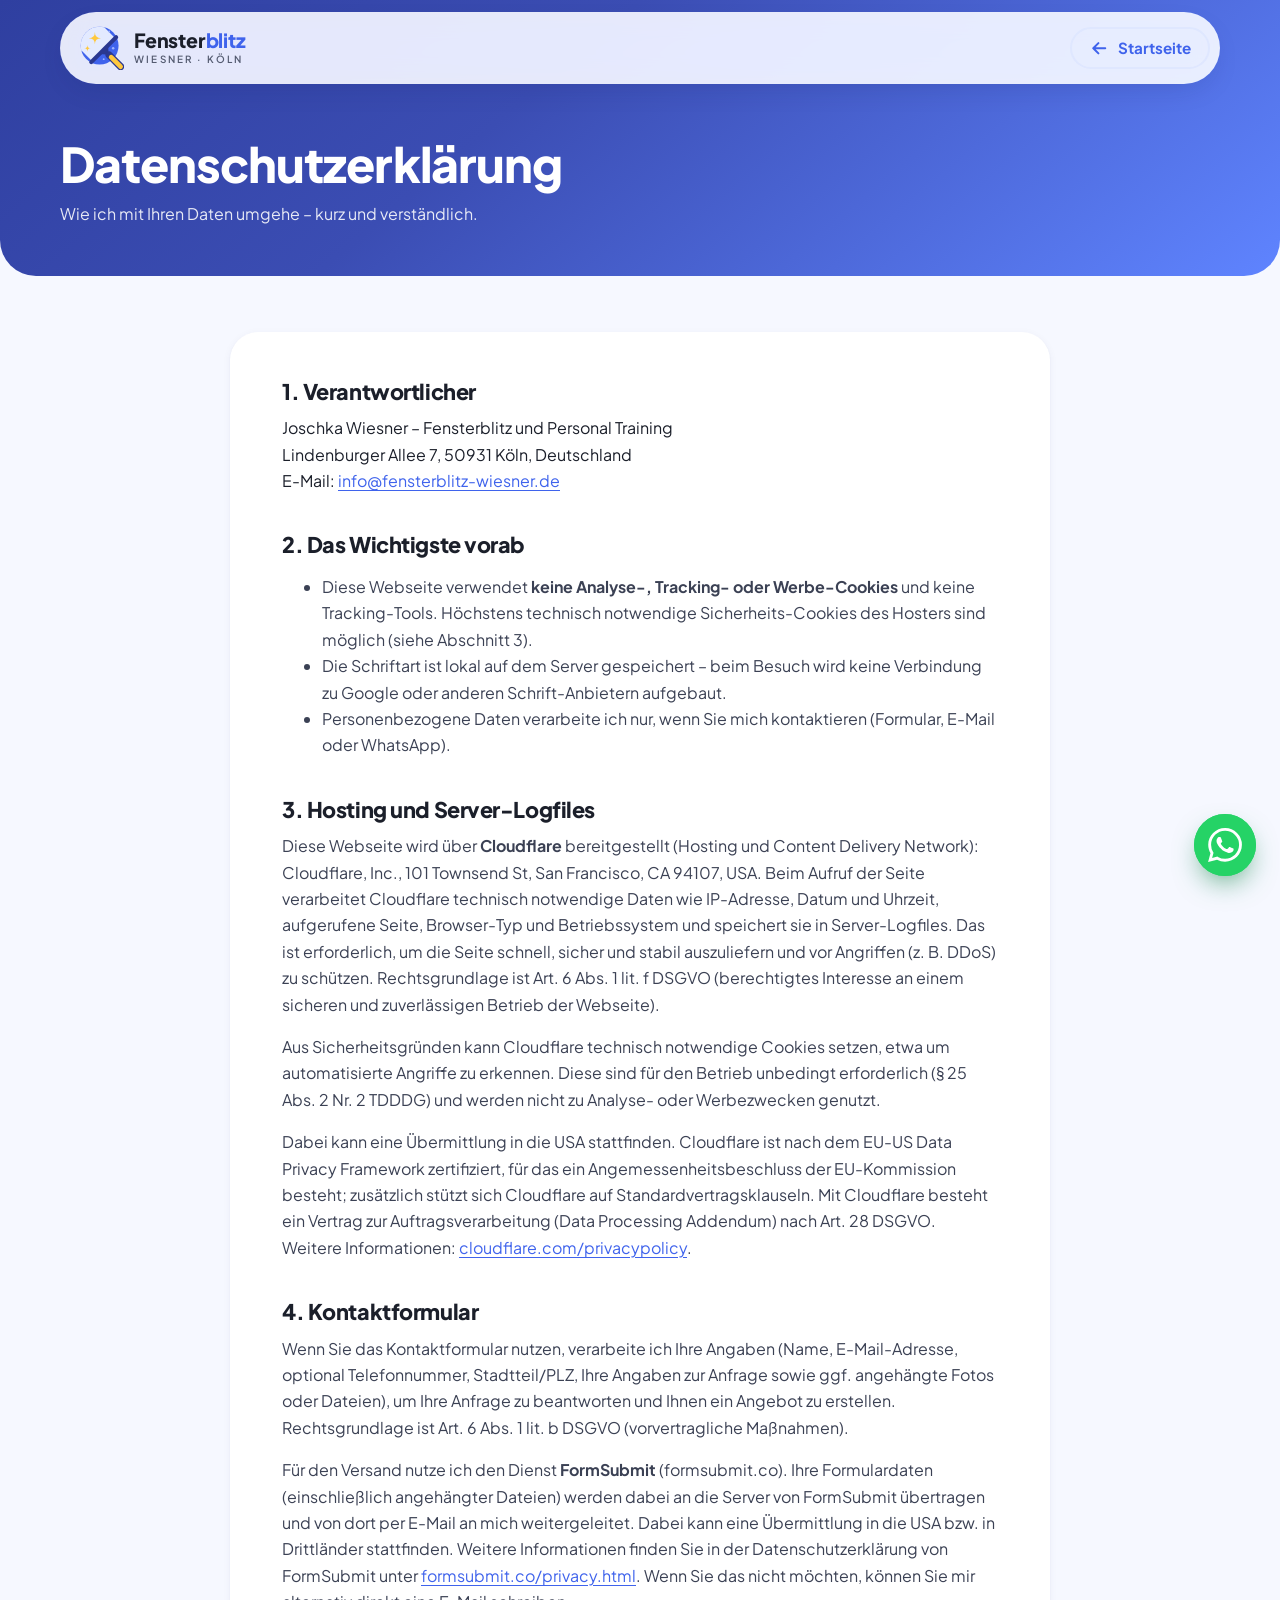
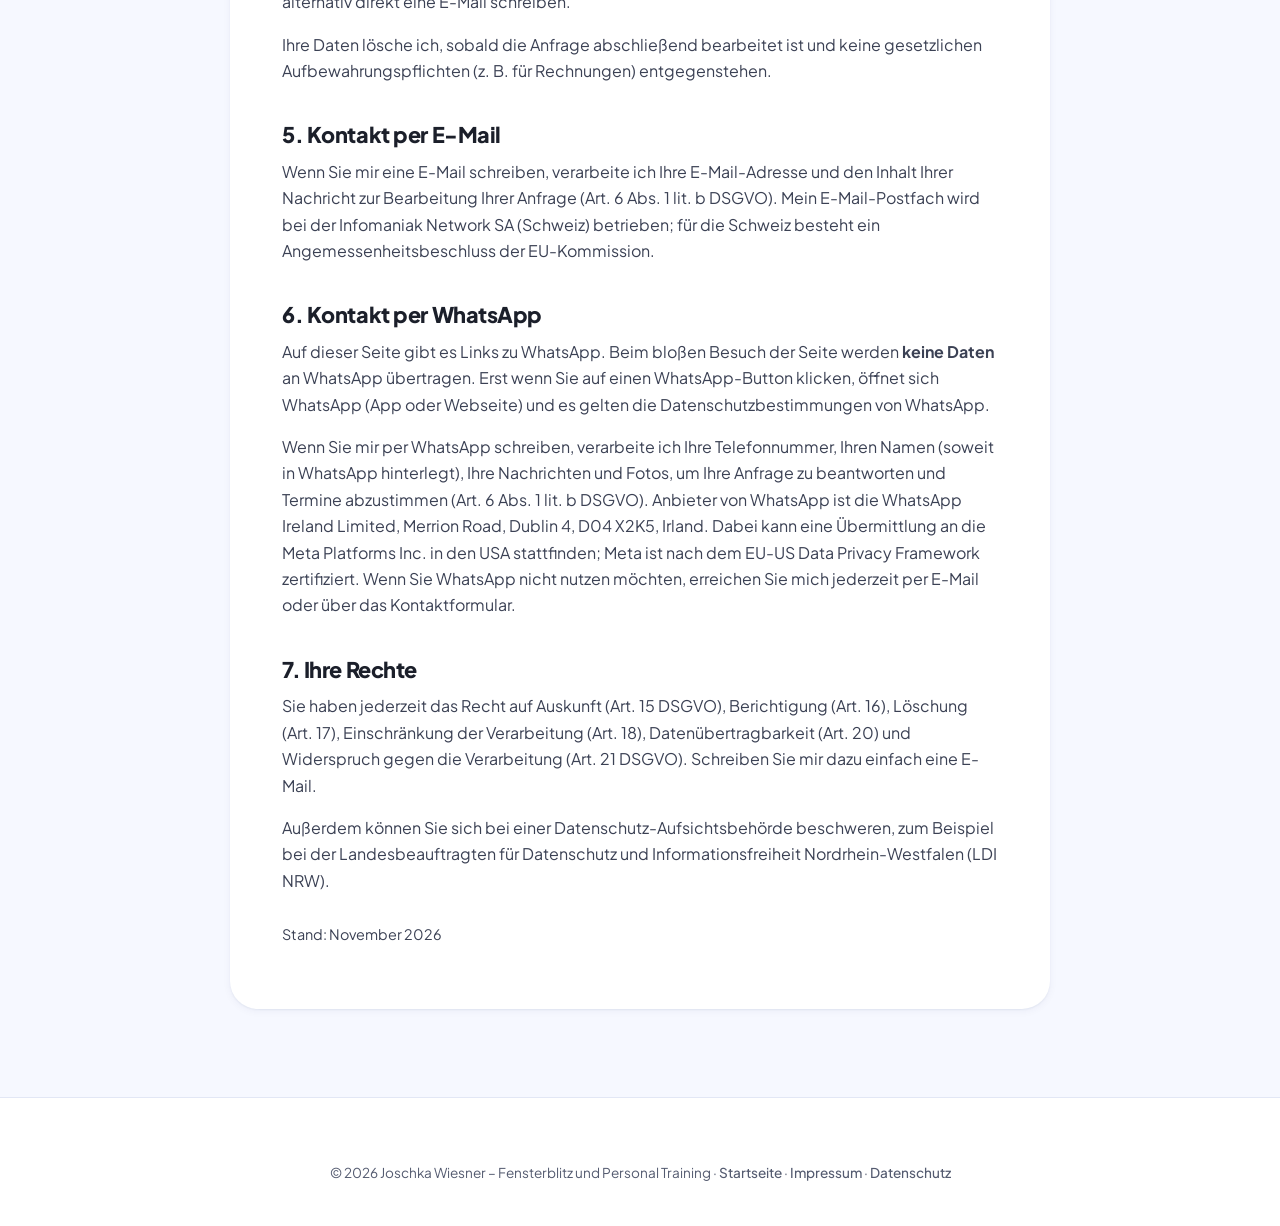
==== commit c70898be: "Add files via upload" ====
--- a/datenschutz.html
+++ b/datenschutz.html
@@ -56,7 +56,7 @@
         <address>
           Joschka Wiesner – Fensterblitz und Personal Training<br>
           Lindenburger Allee 7, 50931 Köln, Deutschland<br>
-          E-Mail: <a href="mailto:fensterblitz-wiesner@ik.me">fensterblitz-wiesner@ik.me</a>
+          E-Mail: <a href="mailto:info@fensterblitz-wiesner.de">info@fensterblitz-wiesner.de</a>
         </address>
 
         <h2>2. Das Wichtigste vorab</h2>
--- a/css/style.css
+++ b/css/style.css
@@ -392,7 +392,21 @@
   line-height: 1.06;
   letter-spacing: -0.03em;
 }
-.hero h1 .hl { color: var(--c-accent-light); display: block; }
+.hero h1 { position: relative; }
+.hero h1 .hl { display: block; margin-top: .3em; color: var(--c-accent-light); font-size: .6em; letter-spacing: -.01em; }
+.hero__titel { display: block; }
+/* „Fenster schmutzig?“ liegt zu Beginn über der eigentlichen Überschrift (siehe 6. Animationen) */
+.hero__frage { position: absolute; left: 0; top: 0; width: 100%; pointer-events: none; opacity: 0; }
+.hero__dreckig { position: relative; display: inline-block; color: #ddd3bd; text-shadow: 0 0 .3em rgba(110, 95, 70, .6); }
+.hero__dreckig::after {
+  content: "";
+  position: absolute; left: -.04em; right: -.04em; top: 52%;
+  height: .1em; border-radius: .05em;
+  background: var(--c-accent);
+  transform: scaleX(0); transform-origin: left center;
+}
+.hero__fenster { display: block; width: 100%; height: auto; }
+.iv-funkel { transform-box: fill-box; transform-origin: center; }
 
 .hero__lead {
   max-width: 34em;
@@ -400,9 +414,21 @@
   font-size: clamp(1.05rem, .4vw + 1rem, 1.2rem);
   color: rgba(255, 255, 255, .9);
 }
-.hero__actions { display: flex; flex-wrap: wrap; gap: 12px; margin-bottom: 30px; }
+.hero__actions { display: flex; flex-wrap: wrap; align-items: flex-start; gap: 12px; margin-bottom: 30px; }
+.hero__wa { display: flex; flex-direction: column; align-items: center; gap: 10px; }
+.hero__call {
+  display: inline-flex; align-items: center; gap: 7px;
+  margin: 0;
+  font-size: .95rem;
+  color: rgba(255, 255, 255, .85);
+}
+.hero__call svg { width: 17px; height: 17px; flex: none; color: var(--c-accent); }
+.hero__call a { color: #fff; font-weight: 700; white-space: nowrap; text-decoration: underline; text-underline-offset: 3px; }
+.hero__call a:hover { color: var(--c-accent-light); }
 @media (max-width: 519px) {
-  .hero__actions .btn { width: 100%; padding-inline: 1.1em; }
+  .hero__actions .btn, .hero__wa { width: 100%; }
+  .hero__actions .btn { padding-inline: 1.1em; }
+  .hero__call { margin-bottom: 4px; }
 }
 
 .trust-list {
@@ -444,6 +470,24 @@
 .hero__badge--a { left: -6px; bottom: 16%; }
 .hero__badge--b { right: -6px; top: 10%; }
 .hero__badge--b .hero__badge-icon { background: #fff4d6; color: #b07b00; }
+
+/* Handy & Tablet: Fenster zwischen Text und WhatsApp-Button, damit die Putz-Animation
+   gleich beim Aufruf im Bild ist. (.hero__text löst sich auf, seine Teile werden neu sortiert.) */
+@media (max-width: 959px) {
+  .hero { padding-top: calc(var(--header-h) + 30px); }
+  .hero__grid { display: flex; flex-direction: column; gap: 0; }
+  .hero__text { display: contents; }
+  .hero__eyebrow { align-self: flex-start; margin-bottom: 14px; }
+  .hero h1 { margin-bottom: 14px; }
+  .hero__lead { margin-bottom: 12px; }
+  .hero__visual { order: 1; max-width: 250px; margin: 0 auto 16px; }
+  .hero__actions, .trust-list { order: 2; }
+  .hero__badge { padding: 6px 12px 6px 6px; gap: 7px; font-size: .8rem; }
+  .hero__badge-icon { width: 26px; height: 26px; }
+  .hero__badge-icon svg { width: 15px; height: 15px; }
+  .hero__badge--a { left: -14px; bottom: 12%; }
+  .hero__badge--b { right: -14px; top: 6%; }
+}
 
 @media (min-width: 960px) {
   .hero { padding: calc(var(--header-h) + 80px) 0 100px; border-radius: 0 0 56px 56px; }
@@ -827,9 +871,11 @@
   background: var(--c-wa-brand);
   color: #fff;
   box-shadow: 0 12px 28px -8px rgba(14, 130, 67, .7);
-  transition: transform .2s;
+  transition: transform .2s, opacity .25s, visibility 0s;
 }
 .wa-fab:hover { color: #fff; transform: scale(1.07); }
+/* ausgeblendet, solange der große WhatsApp-Button oben im Bild ist (js/main.js) */
+.wa-fab.is-versteckt { opacity: 0; visibility: hidden; transform: scale(.6); transition: transform .25s, opacity .25s, visibility 0s .25s; }
 .wa-fab svg { width: 34px; height: 34px; position: relative; }
 .wa-fab::before {
   content: "";
@@ -907,8 +953,48 @@
 .js .reveal[data-delay="2"] { transition-delay: .16s; }
 .js .reveal[data-delay="3"] { transition-delay: .24s; }
 
+/* Einstieg oben auf der Startseite:
+   „Fenster schmutzig?“ + schmutziges Fenster → Einwascher → Abzieher (js/hero-fenster.js)
+   → „schmutzig?“ wird durchgestrichen → „Klare Fenster für Köln. mit Fensterblitz Wiesner.“
+   Die Zeiten passen zum Zeitplan in js/hero-fenster.js (Fenster sauber nach 2,95 s). */
+@keyframes hero-auf { from { opacity: 0; transform: translateY(24px); } to { opacity: 1; transform: none; } }
+@keyframes hero-ab { from { opacity: 0; transform: translateY(-18px); } to { opacity: 1; transform: none; } }
+@keyframes hero-zoom { from { opacity: 0; transform: scale(.92) translateY(14px); } to { opacity: 1; transform: none; } }
+@keyframes hero-plopp { from { opacity: 0; transform: scale(.4); } to { opacity: 1; transform: none; } }
+@keyframes hero-weg { from { opacity: 1; transform: none; } to { opacity: 0; transform: translateY(-26px); } }
+@keyframes hero-strich { to { transform: scaleX(1); } }
+@keyframes hero-blitz { 0% { opacity: 0; } 12% { opacity: 1; } 100% { opacity: 0; } }
+@keyframes funkeln { 0%, 100% { transform: scale(.55); opacity: .35; } 50% { transform: scale(1); opacity: 1; } }
+
+body:has(.hero) .site-header { animation: hero-ab .7s cubic-bezier(.2, .75, .25, 1) both; }
+.hero__eyebrow   { animation: hero-auf .8s cubic-bezier(.2, .75, .25, 1) .1s both; }
+.hero__frage     { animation: hero-auf .8s cubic-bezier(.2, .75, .25, 1) .15s both, hero-weg .45s ease-in 2.85s forwards; }
+.hero__dreckig::after { animation: hero-strich .4s ease-out 2.25s forwards; }
+.hero__titel     { animation: hero-auf .8s cubic-bezier(.2, .75, .25, 1) 3.15s both; }
+.hero__lead      { animation: hero-auf .8s cubic-bezier(.2, .75, .25, 1) .35s both; }
+.hero__actions   { animation: hero-auf .8s cubic-bezier(.2, .75, .25, 1) .5s both; }
+.trust-list      { animation: hero-auf .8s cubic-bezier(.2, .75, .25, 1) .62s both; }
+.hero__fenster   { animation: hero-zoom 1s cubic-bezier(.2, .75, .25, 1) .15s both; }
+.hero__badge--b  { animation: hero-plopp .6s cubic-bezier(.3, 1.6, .5, 1) .95s both; }
+.hero__badge--a  { animation: hero-plopp .6s cubic-bezier(.3, 1.6, .5, 1) 3.2s both; }
+.iv-funkel       { animation: funkeln 2.8s ease-in-out infinite; }
+.hero::after {
+  content: "";
+  position: absolute; inset: 0;
+  background: radial-gradient(circle at 72% 45%, rgba(255, 255, 255, .6), rgba(255, 255, 255, 0) 60%);
+  opacity: 0;
+  pointer-events: none;
+  animation: hero-blitz .9s ease-out 2.95s both;
+}
+/* Fenster beim Laden nicht im Bild (z. B. Handy): gleich die fertige Überschrift,
+   geputzt wird erst, wenn das Fenster sichtbar wird. */
+.hero--direkt .hero__frage { display: none; }
+.hero--direkt .hero__titel { animation-delay: .2s; }
+.hero--direkt::after { display: none; }
+
 @media (prefers-reduced-motion: reduce) {
   html { scroll-behavior: auto; }
   *, *::before, *::after { animation: none !important; transition: none !important; }
   .js .reveal { opacity: 1; transform: none; }
-}
+  .hero__frage, .hero::after { display: none; }
+}
